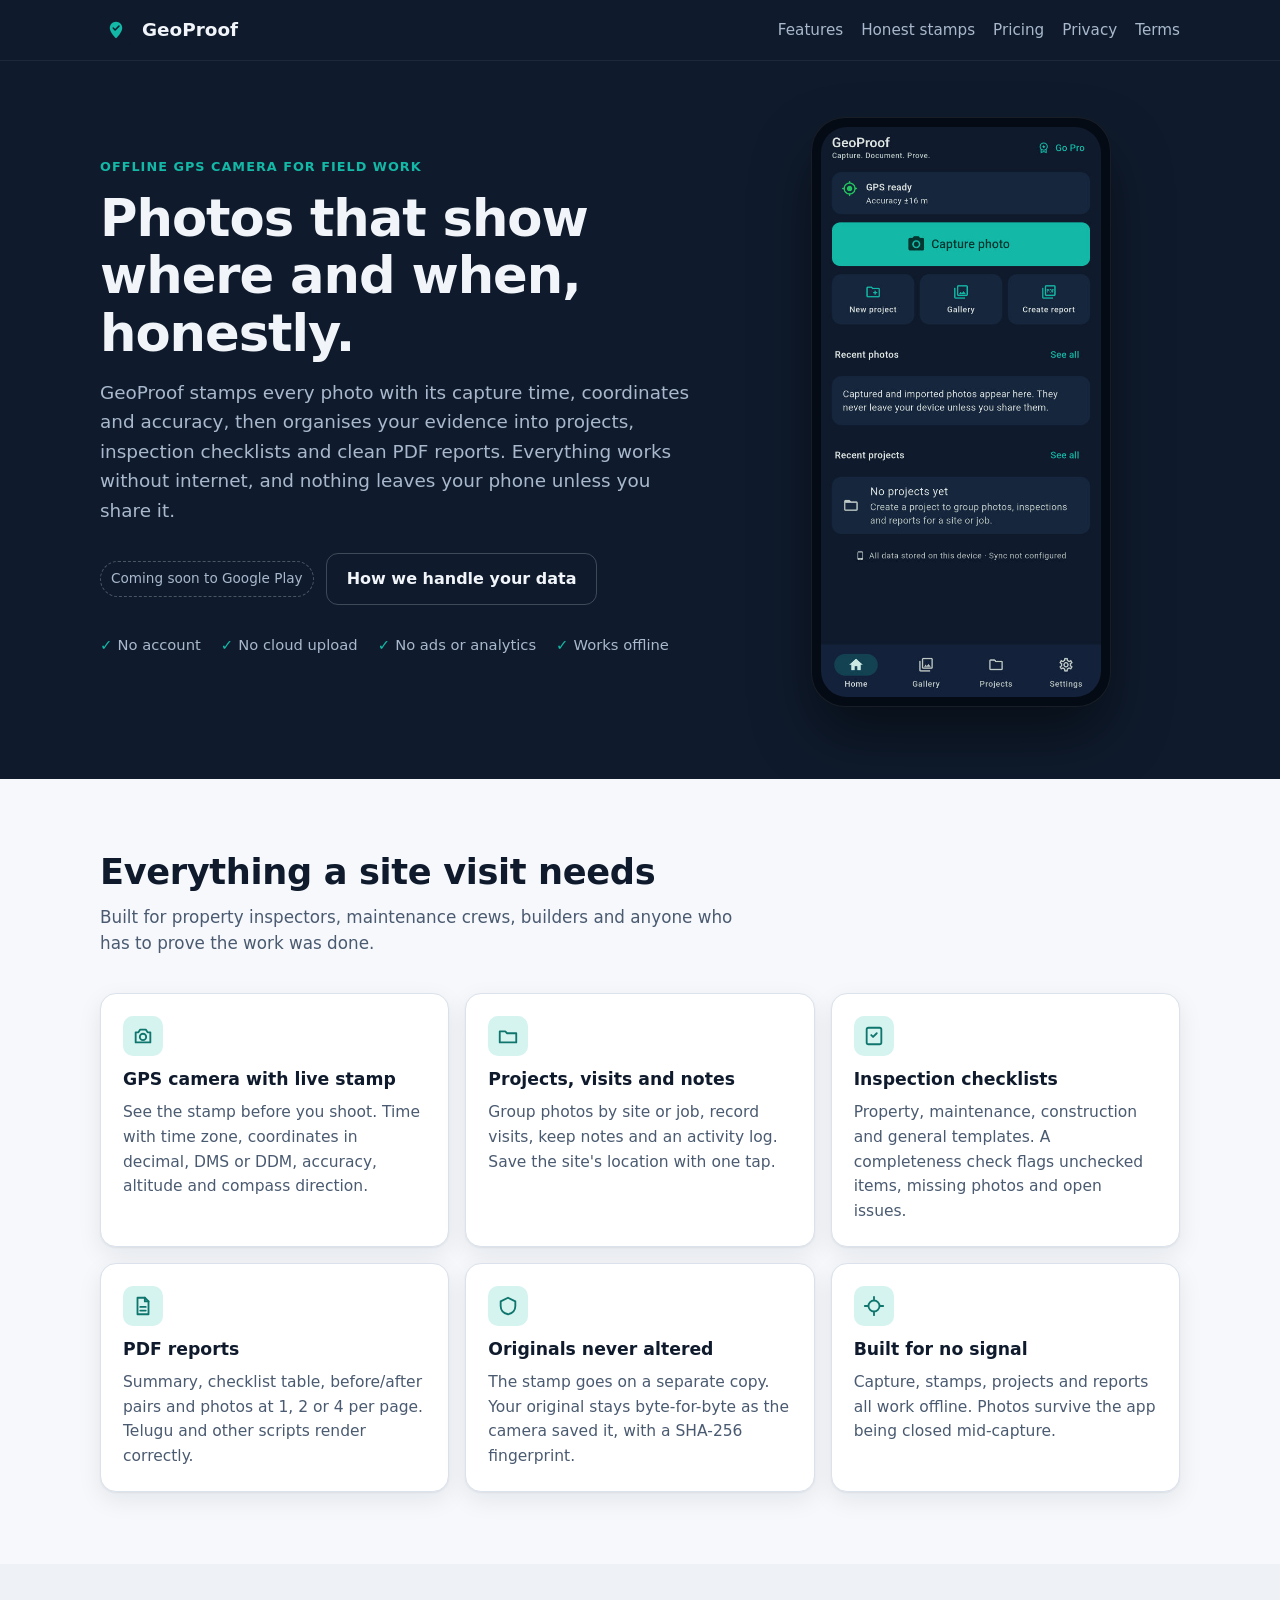
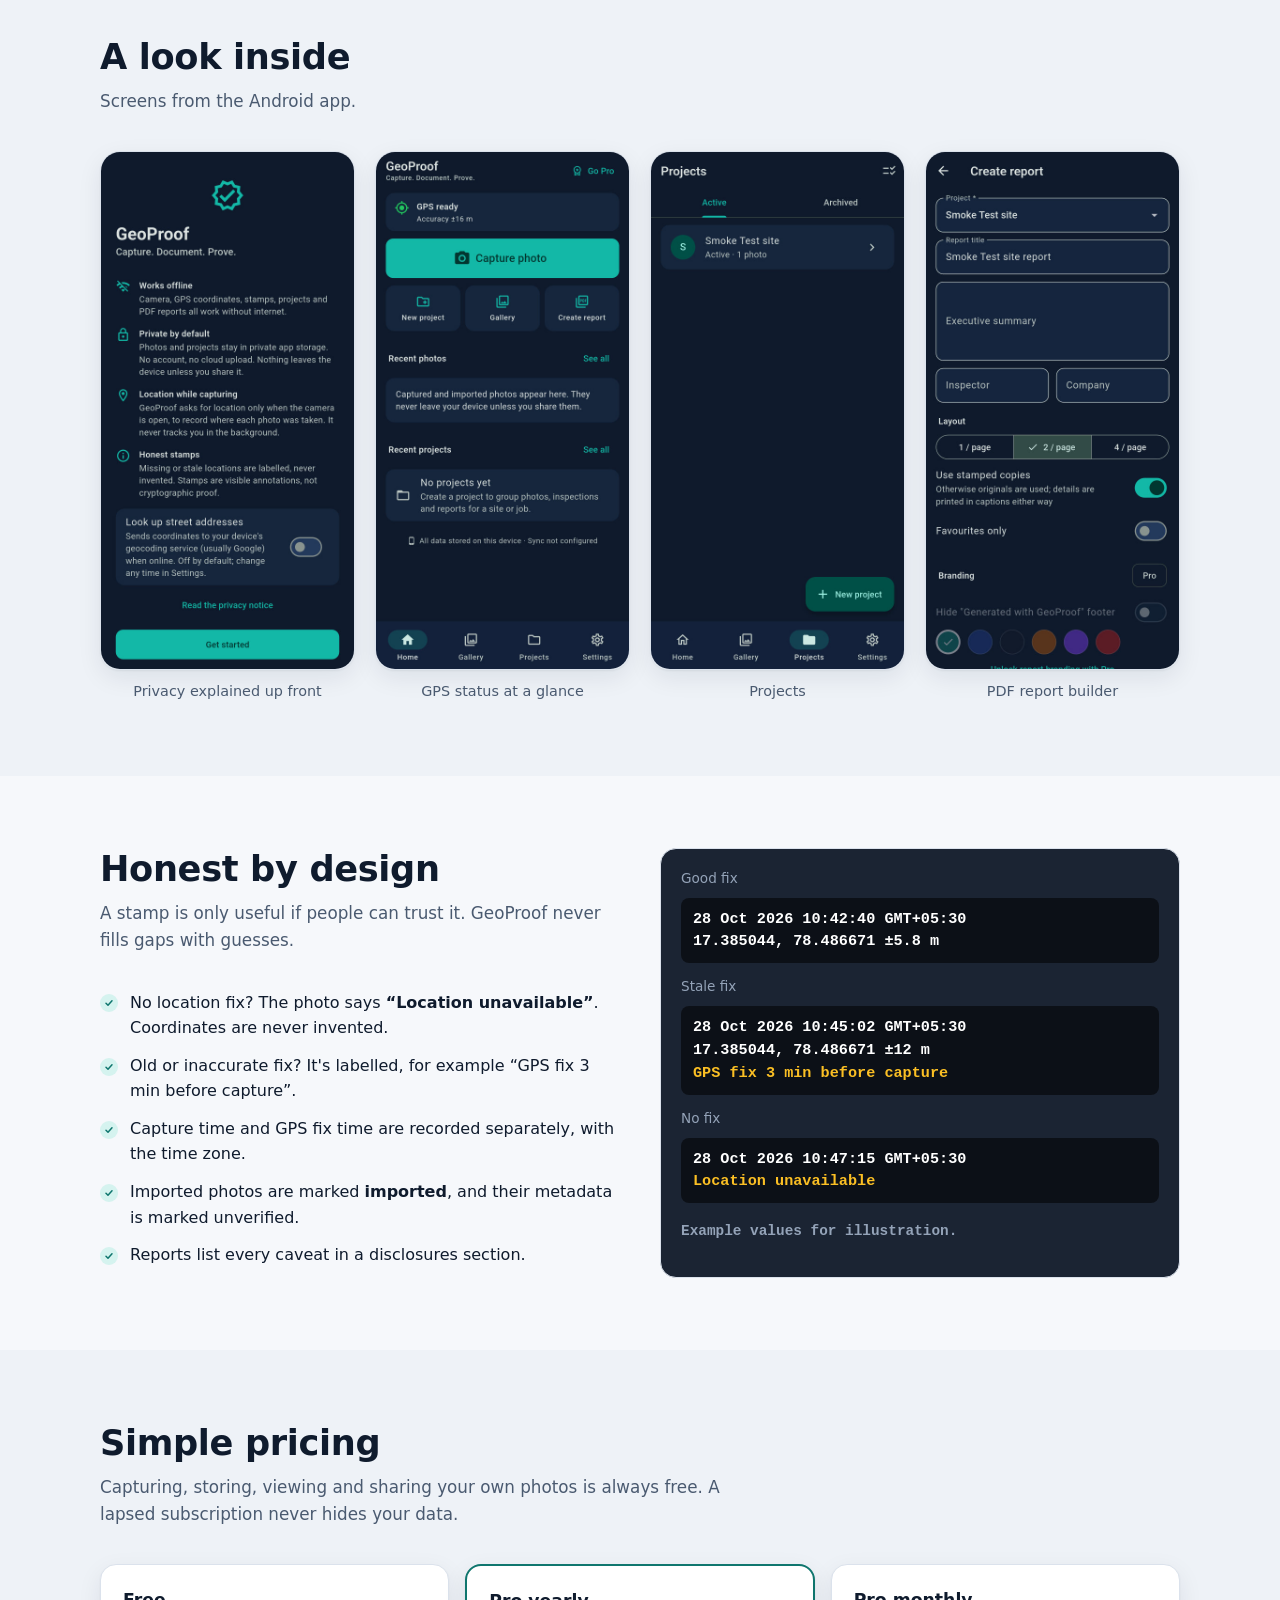
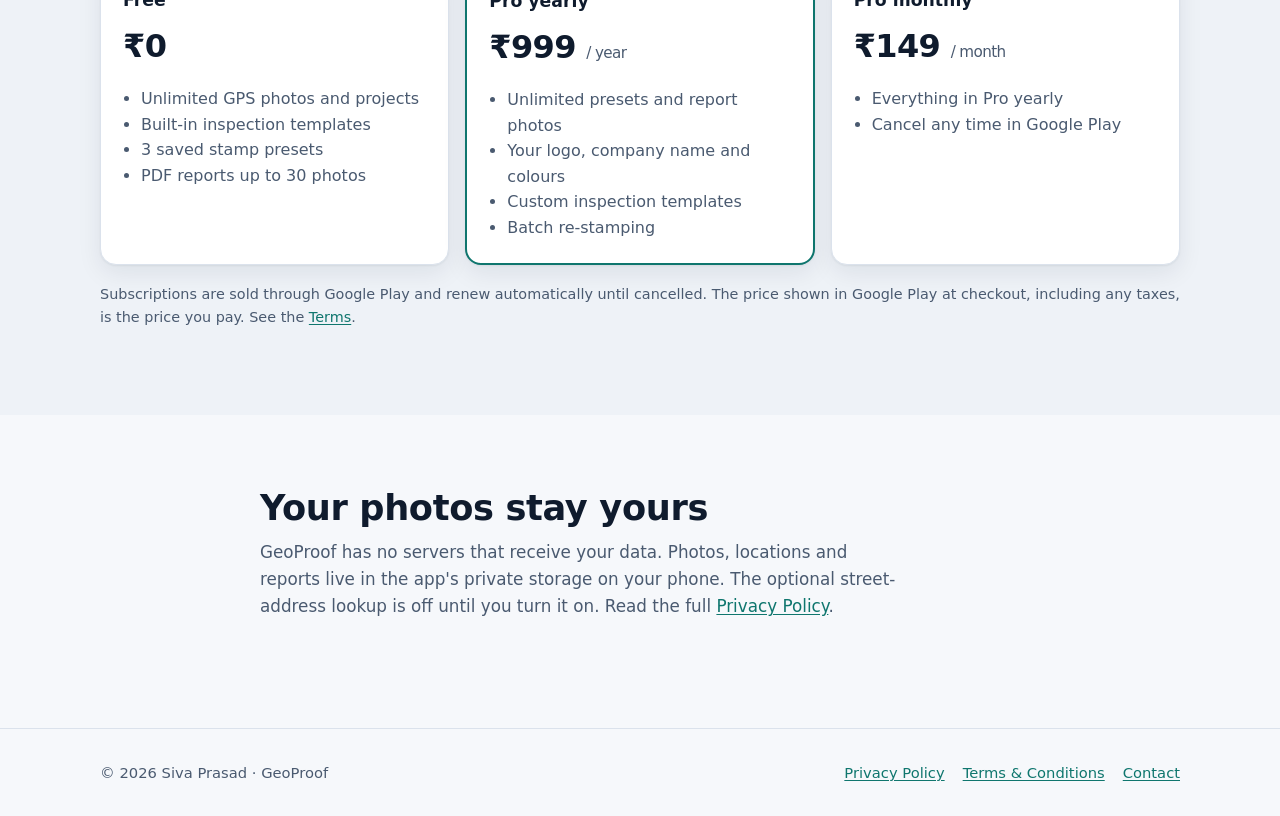
==== index.html @ 5bcc2a00 "Add GeoProof website, Privacy Policy and Terms Static site for GitHub Pages: landing page, privacy p" ====
<!doctype html>
<html lang="en">
<head>
  <meta charset="utf-8">
  <meta name="viewport" content="width=device-width, initial-scale=1">
  <title>GeoProof — Offline GPS Camera &amp; Field Documentation</title>
  <meta name="description" content="GeoProof is an offline-first GPS camera for field work: honest time and location stamps, projects, inspection checklists and PDF reports. No account, no cloud upload.">
  <meta name="theme-color" content="#0F1B2D">
  <link rel="icon" href="assets/icon.svg" type="image/svg+xml">
  <link rel="stylesheet" href="assets/style.css">
  <meta property="og:title" content="GeoProof — Offline GPS Camera &amp; Field Documentation">
  <meta property="og:description" content="Honest GPS-stamped photos, inspections and PDF reports. Works offline. Your photos stay on your phone.">
  <meta property="og:type" content="website">
</head>
<body>
<a class="skip" href="#main">Skip to content</a>

<header class="site-header">
  <div class="wrap">
    <a class="brand" href="./"><img src="assets/icon.svg" alt="" width="32" height="32">GeoProof</a>
    <nav class="nav" aria-label="Main">
      <a href="#features">Features</a>
      <a href="#honest">Honest stamps</a>
      <a href="#pricing">Pricing</a>
      <a href="privacy.html">Privacy</a>
      <a href="terms.html">Terms</a>
    </nav>
  </div>
</header>

<main id="main">
  <div class="hero">
    <div class="wrap">
      <div>
        <span class="eyebrow">Offline GPS camera for field work</span>
        <h1>Photos that show where and when, honestly.</h1>
        <p class="lead">GeoProof stamps every photo with its capture time, coordinates and accuracy, then organises
          your evidence into projects, inspection checklists and clean PDF reports. Everything works without internet,
          and nothing leaves your phone unless you share it.</p>
        <div class="cta">
          <span class="badge-soon">Coming soon to Google Play</span>
          <a class="btn btn-ghost" href="privacy.html">How we handle your data</a>
        </div>
        <ul class="trust">
          <li>No account</li>
          <li>No cloud upload</li>
          <li>No ads or analytics</li>
          <li>Works offline</li>
        </ul>
      </div>
      <div class="phone"><img src="assets/screens/home.jpg" width="540" height="1100" alt="GeoProof home screen showing GPS ready with ±16 m accuracy, a Capture photo button and quick actions for projects, gallery and reports."></div>
    </div>
  </div>

  <section id="features">
    <div class="wrap">
      <div class="section-head">
        <h2>Everything a site visit needs</h2>
        <p>Built for property inspectors, maintenance crews, builders and anyone who has to prove the work was done.</p>
      </div>
      <div class="grid">
        <article class="card">
          <div class="icon"><svg viewBox="0 0 24 24" fill="none" stroke="currentColor" stroke-width="2" stroke-linecap="round" stroke-linejoin="round" aria-hidden="true"><path d="M4 8h3l2-3h6l2 3h3v11H4z"/><circle cx="12" cy="13" r="3.5"/></svg></div>
          <h3>GPS camera with live stamp</h3>
          <p>See the stamp before you shoot. Time with time zone, coordinates in decimal, DMS or DDM, accuracy, altitude and compass direction.</p>
        </article>
        <article class="card">
          <div class="icon"><svg viewBox="0 0 24 24" fill="none" stroke="currentColor" stroke-width="2" stroke-linecap="round" stroke-linejoin="round" aria-hidden="true"><path d="M3 7h6l2 2h10v10H3z"/></svg></div>
          <h3>Projects, visits and notes</h3>
          <p>Group photos by site or job, record visits, keep notes and an activity log. Save the site's location with one tap.</p>
        </article>
        <article class="card">
          <div class="icon"><svg viewBox="0 0 24 24" fill="none" stroke="currentColor" stroke-width="2" stroke-linecap="round" stroke-linejoin="round" aria-hidden="true"><path d="M9 11l2 2 4-4"/><rect x="4" y="3" width="16" height="18" rx="2"/></svg></div>
          <h3>Inspection checklists</h3>
          <p>Property, maintenance, construction and general templates. A completeness check flags unchecked items, missing photos and open issues.</p>
        </article>
        <article class="card">
          <div class="icon"><svg viewBox="0 0 24 24" fill="none" stroke="currentColor" stroke-width="2" stroke-linecap="round" stroke-linejoin="round" aria-hidden="true"><path d="M14 3H6v18h12V7z"/><path d="M14 3v4h4M9 13h6M9 17h6"/></svg></div>
          <h3>PDF reports</h3>
          <p>Summary, checklist table, before/after pairs and photos at 1, 2 or 4 per page. Telugu and other scripts render correctly.</p>
        </article>
        <article class="card">
          <div class="icon"><svg viewBox="0 0 24 24" fill="none" stroke="currentColor" stroke-width="2" stroke-linecap="round" stroke-linejoin="round" aria-hidden="true"><path d="M12 3l8 4v5c0 5-3.5 8-8 9-4.5-1-8-4-8-9V7z"/></svg></div>
          <h3>Originals never altered</h3>
          <p>The stamp goes on a separate copy. Your original stays byte-for-byte as the camera saved it, with a SHA-256 fingerprint.</p>
        </article>
        <article class="card">
          <div class="icon"><svg viewBox="0 0 24 24" fill="none" stroke="currentColor" stroke-width="2" stroke-linecap="round" stroke-linejoin="round" aria-hidden="true"><path d="M2 12h3M19 12h3M12 2v3M12 19v3"/><circle cx="12" cy="12" r="6"/></svg></div>
          <h3>Built for no signal</h3>
          <p>Capture, stamps, projects and reports all work offline. Photos survive the app being closed mid-capture.</p>
        </article>
      </div>
    </div>
  </section>

  <section class="alt" id="screens" aria-labelledby="screens-h">
    <div class="wrap">
      <div class="section-head">
        <h2 id="screens-h">A look inside</h2>
        <p>Screens from the Android app.</p>
      </div>
      <div class="shots">
        <figure><img loading="lazy" src="assets/screens/welcome.jpg" width="540" height="1100" alt="Welcome screen listing: works offline, private by default, location only while capturing, honest stamps."><figcaption>Privacy explained up front</figcaption></figure>
        <figure><img loading="lazy" src="assets/screens/home.jpg" width="540" height="1100" alt="Home screen with GPS status, capture button and recent projects."><figcaption>GPS status at a glance</figcaption></figure>
        <figure><img loading="lazy" src="assets/screens/projects.jpg" width="540" height="1100" alt="Projects list with one active project containing one photo."><figcaption>Projects</figcaption></figure>
        <figure><img loading="lazy" src="assets/screens/report.jpg" width="540" height="1100" alt="Create report screen with project, title, summary, layout and photo options."><figcaption>PDF report builder</figcaption></figure>
      </div>
    </div>
  </section>

  <section id="honest">
    <div class="wrap split">
      <div>
        <div class="section-head">
          <h2>Honest by design</h2>
          <p>A stamp is only useful if people can trust it. GeoProof never fills gaps with guesses.</p>
        </div>
        <ul class="checklist">
          <li>No location fix? The photo says <strong>“Location unavailable”</strong>. Coordinates are never invented.</li>
          <li>Old or inaccurate fix? It's labelled, for example “GPS fix 3 min before capture”.</li>
          <li>Capture time and GPS fix time are recorded separately, with the time zone.</li>
          <li>Imported photos are marked <strong>imported</strong>, and their metadata is marked unverified.</li>
          <li>Reports list every caveat in a disclosures section.</li>
        </ul>
      </div>
      <div class="stamp-demo" aria-label="Examples of stamps">
        <small>Good fix</small>
        <div class="row">28 Oct 2026 10:42:40 GMT+05:30<br>17.385044, 78.486671 ±5.8 m</div>
        <small style="margin-top:14px">Stale fix</small>
        <div class="row">28 Oct 2026 10:45:02 GMT+05:30<br>17.385044, 78.486671 ±12 m<br><span class="warn">GPS fix 3 min before capture</span></div>
        <small style="margin-top:14px">No fix</small>
        <div class="row">28 Oct 2026 10:47:15 GMT+05:30<br><span class="warn">Location unavailable</span></div>
        <p class="note" style="color:#94a3b8">Example values for illustration.</p>
      </div>
    </div>
  </section>

  <section class="alt" id="pricing">
    <div class="wrap">
      <div class="section-head">
        <h2>Simple pricing</h2>
        <p>Capturing, storing, viewing and sharing your own photos is always free. A lapsed subscription never hides your data.</p>
      </div>
      <div class="plans">
        <article class="card plan">
          <h3>Free</h3>
          <div class="price">₹0</div>
          <ul>
            <li>Unlimited GPS photos and projects</li>
            <li>Built-in inspection templates</li>
            <li>3 saved stamp presets</li>
            <li>PDF reports up to 30 photos</li>
          </ul>
        </article>
        <article class="card plan featured">
          <h3>Pro yearly</h3>
          <div class="price">₹999 <small>/ year</small></div>
          <ul>
            <li>Unlimited presets and report photos</li>
            <li>Your logo, company name and colours</li>
            <li>Custom inspection templates</li>
            <li>Batch re-stamping</li>
          </ul>
        </article>
        <article class="card plan">
          <h3>Pro monthly</h3>
          <div class="price">₹149 <small>/ month</small></div>
          <ul>
            <li>Everything in Pro yearly</li>
            <li>Cancel any time in Google Play</li>
          </ul>
        </article>
      </div>
      <p class="note">Subscriptions are sold through Google Play and renew automatically until cancelled. The price shown in Google Play at checkout, including any taxes, is the price you pay. See the <a href="terms.html#subscriptions">Terms</a>.</p>
    </div>
  </section>

  <section id="privacy">
    <div class="wrap narrow">
      <div class="section-head">
        <h2>Your photos stay yours</h2>
        <p>GeoProof has no servers that receive your data. Photos, locations and reports live in the app's private storage on your phone.
          The optional street-address lookup is off until you turn it on. Read the full <a href="privacy.html">Privacy Policy</a>.</p>
      </div>
    </div>
  </section>
</main>

<footer class="site-footer">
  <div class="wrap">
    <span>© 2026 Siva Prasad · GeoProof</span>
    <nav aria-label="Legal">
      <a href="privacy.html">Privacy Policy</a>
      <a href="terms.html">Terms &amp; Conditions</a>
      <a href="mailto:sivaprasad979@gmail.com">Contact</a>
    </nav>
  </div>
</footer>
</body>
</html>
---- assets/style.css ----
/* GeoProof website. No external fonts, scripts or trackers by design. */
:root {
  --bg: #f6f8fb;
  --surface: #ffffff;
  --surface-2: #eef2f7;
  --text: #0f1b2d;
  --muted: #4a5a70;
  --border: #dbe2ec;
  --accent: #0f766e;
  --accent-strong: #0b5e58;
  --accent-soft: #d5f3ef;
  --hero-bg: #0f1b2d;
  --hero-text: #f1f5f9;
  --hero-muted: #a9b8cc;
  --teal: #14b8a6;
  --warn-bg: #fff7e6;
  --warn-border: #f5c26b;
  --radius: 16px;
  --shadow: 0 1px 2px rgb(15 27 45 / 6%), 0 8px 24px rgb(15 27 45 / 8%);
  color-scheme: light;
}

@media (prefers-color-scheme: dark) {
  :root {
    --bg: #0b1422;
    --surface: #13213a;
    --surface-2: #16263d;
    --text: #e8eef6;
    --muted: #a9b8cc;
    --border: #22344f;
    --accent: #2dd4bf;
    --accent-strong: #5eead4;
    --accent-soft: #123b3d;
    --hero-bg: #0f1b2d;
    --warn-bg: #2a2212;
    --warn-border: #8a6a24;
    --shadow: 0 1px 2px rgb(0 0 0 / 30%), 0 8px 24px rgb(0 0 0 / 25%);
    color-scheme: dark;
  }
}

*, *::before, *::after { box-sizing: border-box; }

html { -webkit-text-size-adjust: 100%; }

body {
  margin: 0;
  background: var(--bg);
  color: var(--text);
  font: 16px/1.6 system-ui, -apple-system, "Segoe UI", Roboto, "Noto Sans", "Noto Sans Telugu", sans-serif;
}

img { max-width: 100%; height: auto; display: block; }

a { color: var(--accent); text-underline-offset: 2px; }
a:hover { color: var(--accent-strong); }

:focus-visible { outline: 3px solid var(--teal); outline-offset: 2px; border-radius: 4px; }

.skip {
  position: absolute; left: -999px; top: 8px;
  background: var(--surface); padding: 8px 12px; border-radius: 8px;
}
.skip:focus { left: 8px; z-index: 10; }

.wrap { width: min(1080px, 100% - 32px); margin-inline: auto; }
.narrow { width: min(760px, 100% - 32px); margin-inline: auto; }

/* Header */
.site-header {
  background: var(--hero-bg);
  color: var(--hero-text);
  border-bottom: 1px solid rgb(255 255 255 / 6%);
}
.site-header .wrap {
  display: flex; align-items: center; justify-content: space-between;
  gap: 16px; padding-block: 14px; flex-wrap: wrap;
}
.brand {
  display: flex; align-items: center; gap: 10px;
  color: var(--hero-text); text-decoration: none; font-weight: 700; font-size: 1.15rem;
}
.brand img { width: 32px; height: 32px; }
.brand:hover { color: #fff; }
.nav { display: flex; gap: 4px 18px; flex-wrap: wrap; }
.nav a { color: var(--hero-muted); text-decoration: none; font-size: .95rem; }
.nav a:hover, .nav a[aria-current="page"] { color: #fff; }

/* Hero */
.hero { background: var(--hero-bg); color: var(--hero-text); padding: 56px 0 72px; overflow: hidden; }
.hero .wrap { display: grid; grid-template-columns: 1.15fr .85fr; gap: 48px; align-items: center; }
.eyebrow {
  display: inline-block; font-size: .8rem; letter-spacing: .08em; text-transform: uppercase;
  color: var(--teal); font-weight: 700; margin-bottom: 12px;
}
.hero h1 { font-size: clamp(2rem, 5vw, 3.2rem); line-height: 1.12; margin: 0 0 16px; letter-spacing: -.02em; }
.hero p.lead { color: var(--hero-muted); font-size: 1.15rem; margin: 0 0 28px; max-width: 34em; }
.cta { display: flex; gap: 12px; flex-wrap: wrap; align-items: center; }
.btn {
  display: inline-flex; align-items: center; gap: 8px;
  padding: 12px 20px; border-radius: 12px; font-weight: 600; text-decoration: none;
  border: 1px solid transparent;
}
.btn-primary { background: var(--teal); color: #062925; }
.btn-primary:hover { background: #2dd4bf; color: #062925; }
.btn-ghost { border-color: rgb(255 255 255 / 20%); color: var(--hero-text); }
.btn-ghost:hover { border-color: rgb(255 255 255 / 45%); color: #fff; }
.badge-soon {
  font-size: .85rem; color: var(--hero-muted); padding: 6px 10px;
  border: 1px dashed rgb(255 255 255 / 25%); border-radius: 999px;
}
.trust { display: flex; flex-wrap: wrap; gap: 8px 20px; margin-top: 28px; padding: 0; list-style: none; color: var(--hero-muted); font-size: .92rem; }
.trust li::before { content: "✓ "; color: var(--teal); font-weight: 700; }

.phone {
  justify-self: center; width: min(300px, 100%);
  border-radius: 34px; padding: 10px; background: #050b14;
  box-shadow: 0 30px 60px rgb(0 0 0 / 45%), inset 0 0 0 1px rgb(255 255 255 / 8%);
}
.phone img { border-radius: 26px; aspect-ratio: 540 / 1100; }

/* Sections */
section { padding: 72px 0; }
section.alt { background: var(--surface-2); }
.section-head { max-width: 640px; margin-bottom: 36px; }
.section-head h2 { font-size: clamp(1.6rem, 3.5vw, 2.2rem); line-height: 1.2; margin: 0 0 10px; letter-spacing: -.01em; }
.section-head p { color: var(--muted); margin: 0; font-size: 1.05rem; }

.grid { display: grid; gap: 16px; grid-template-columns: repeat(3, 1fr); }
.card {
  background: var(--surface); border: 1px solid var(--border); border-radius: var(--radius);
  padding: 22px; box-shadow: var(--shadow);
}
.card h3 { margin: 10px 0 6px; font-size: 1.08rem; }
.card p { margin: 0; color: var(--muted); font-size: .97rem; }
.icon {
  width: 40px; height: 40px; border-radius: 10px; display: grid; place-items: center;
  background: var(--accent-soft); color: var(--accent);
}
.icon svg { width: 22px; height: 22px; }

.shots { display: grid; grid-template-columns: repeat(4, 1fr); gap: 20px; }
.shots figure { margin: 0; }
.shots img {
  border-radius: 20px; border: 1px solid var(--border); box-shadow: var(--shadow);
  aspect-ratio: 540 / 1100; width: 100%;
}
.shots figcaption { text-align: center; color: var(--muted); font-size: .9rem; margin-top: 10px; }

.split { display: grid; grid-template-columns: 1fr 1fr; gap: 40px; align-items: start; }
.checklist { list-style: none; padding: 0; margin: 0; display: grid; gap: 12px; }
.checklist li { padding-left: 30px; position: relative; }
.checklist li::before {
  content: ""; position: absolute; left: 0; top: .3em; width: 18px; height: 18px; border-radius: 50%;
  background: var(--accent-soft) url("data:image/svg+xml,%3Csvg xmlns='http://www.w3.org/2000/svg' viewBox='0 0 24 24'%3E%3Cpath d='M6 12.5l4 4 8-9' fill='none' stroke='%230f766e' stroke-width='3' stroke-linecap='round' stroke-linejoin='round'/%3E%3C/svg%3E") center/12px no-repeat;
}
.stamp-demo {
  background: #1b2433; border-radius: var(--radius); padding: 20px; color: #fff;
  font: 600 .95rem/1.5 ui-monospace, "Cascadia Mono", Consolas, monospace;
  border: 1px solid var(--border);
}
.stamp-demo .row { background: rgb(0 0 0 / 55%); border-radius: 8px; padding: 10px 12px; margin-top: 10px; }
.stamp-demo .warn { color: #fbbf24; }
.stamp-demo small { display: block; color: #94a3b8; font: 400 .85rem/1.4 system-ui, sans-serif; margin-bottom: 4px; }

/* Pricing */
.plans { display: grid; grid-template-columns: repeat(3, 1fr); gap: 16px; }
.plan h3 { margin: 0 0 4px; }
.price { font-size: 2rem; font-weight: 800; margin: 6px 0 2px; letter-spacing: -.02em; }
.price small { font-size: .95rem; font-weight: 500; color: var(--muted); }
.plan ul { padding-left: 18px; margin: 14px 0 0; color: var(--muted); }
.plan.featured { border: 2px solid var(--accent); }
.note { color: var(--muted); font-size: .9rem; margin-top: 18px; }

/* Legal pages */
.doc-hero { background: var(--hero-bg); color: var(--hero-text); padding: 44px 0 36px; }
.doc-hero h1 { margin: 0 0 8px; font-size: clamp(1.8rem, 4vw, 2.5rem); letter-spacing: -.01em; }
.doc-hero p { margin: 0; color: var(--hero-muted); }
.doc { padding: 40px 0 72px; }
.doc h2 { font-size: 1.35rem; margin: 40px 0 10px; padding-top: 8px; scroll-margin-top: 16px; }
.doc h3 { font-size: 1.08rem; margin: 24px 0 8px; }
.doc p, .doc li { color: var(--text); }
.doc ul { padding-left: 22px; }
.doc li { margin: 4px 0; }
.toc {
  background: var(--surface); border: 1px solid var(--border); border-radius: var(--radius); padding: 18px 22px;
}
.toc strong { display: block; margin-bottom: 6px; }
.toc ol { margin: 0; padding-left: 20px; columns: 2; column-gap: 32px; }
.summary {
  background: var(--accent-soft); border-radius: var(--radius); padding: 18px 22px; margin: 24px 0;
}
.summary ul { margin: 8px 0 0; }
.callout {
  background: var(--warn-bg); border: 1px solid var(--warn-border); border-radius: 12px; padding: 14px 18px; margin: 16px 0;
}
.table-wrap { overflow-x: auto; }
table { width: 100%; border-collapse: collapse; font-size: .95rem; margin: 12px 0; }
th, td { text-align: left; padding: 10px 12px; border-bottom: 1px solid var(--border); vertical-align: top; }
th { background: var(--surface-2); font-weight: 600; }

/* Footer */
.site-footer { border-top: 1px solid var(--border); padding: 32px 0; color: var(--muted); font-size: .92rem; }
.site-footer .wrap { display: flex; justify-content: space-between; gap: 16px; flex-wrap: wrap; }
.site-footer nav { display: flex; gap: 18px; flex-wrap: wrap; }

@media (max-width: 860px) {
  .hero .wrap, .split { grid-template-columns: 1fr; }
  .phone { width: min(260px, 80%); }
  .grid, .plans { grid-template-columns: 1fr; }
  .shots { grid-template-columns: repeat(2, 1fr); }
  .toc ol { columns: 1; }
  section { padding: 56px 0; }
}

@media print {
  .site-header, .site-footer, .toc, .skip { display: none; }
  .doc-hero { background: none; color: #000; padding: 0; }
  .doc-hero p { color: #333; }
  body { background: #fff; color: #000; }
}
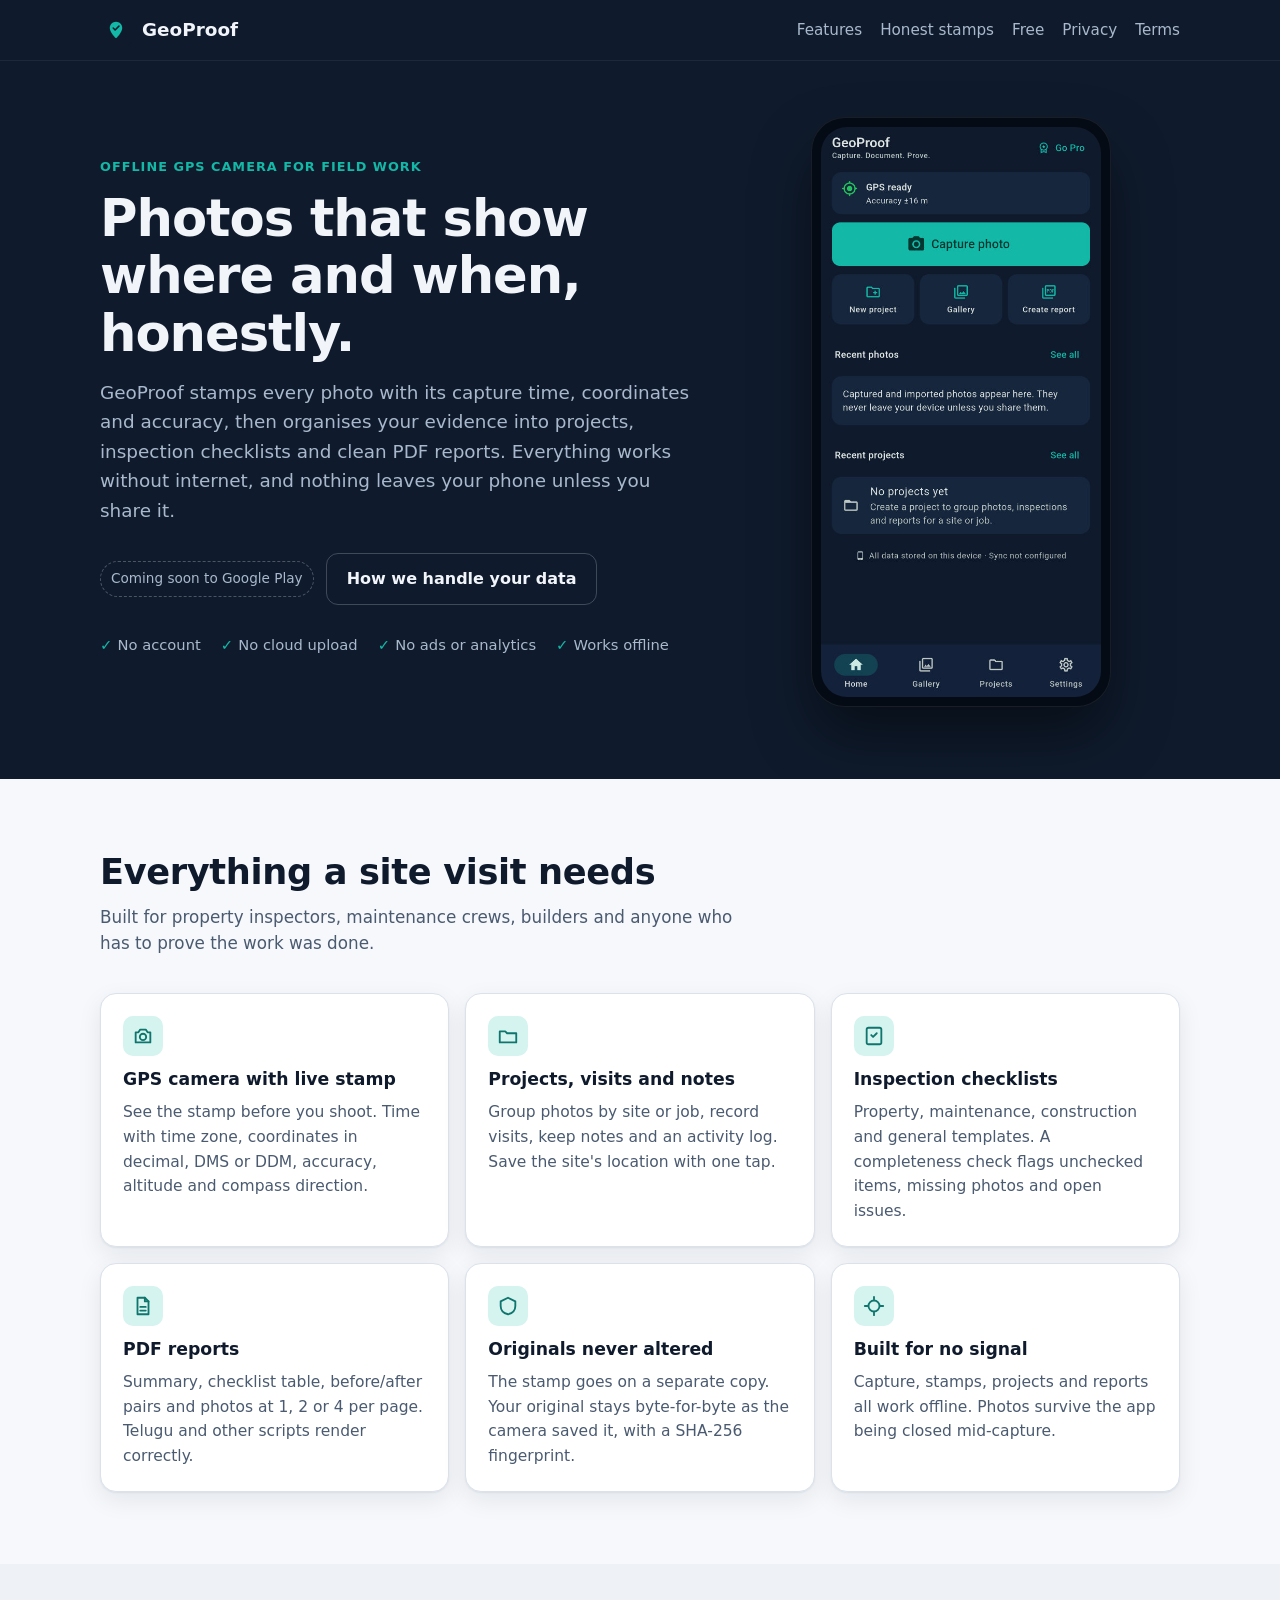
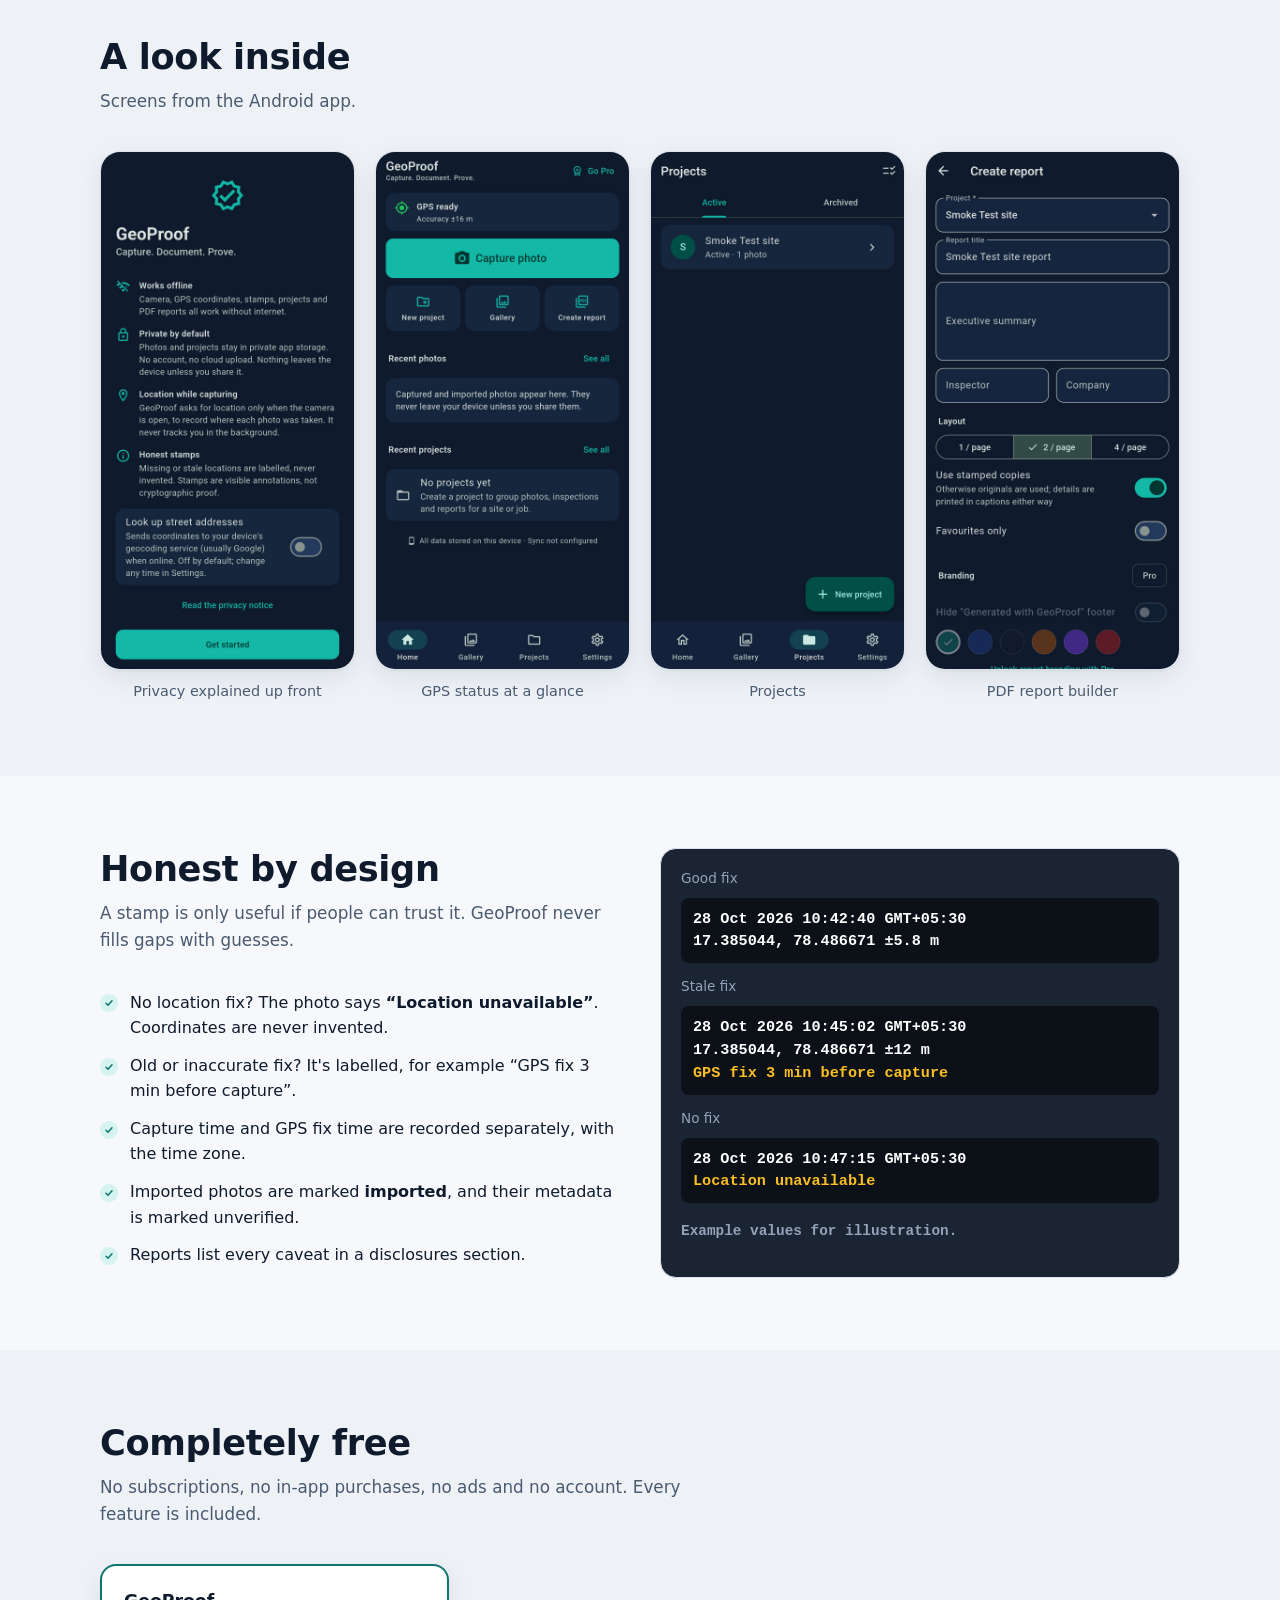
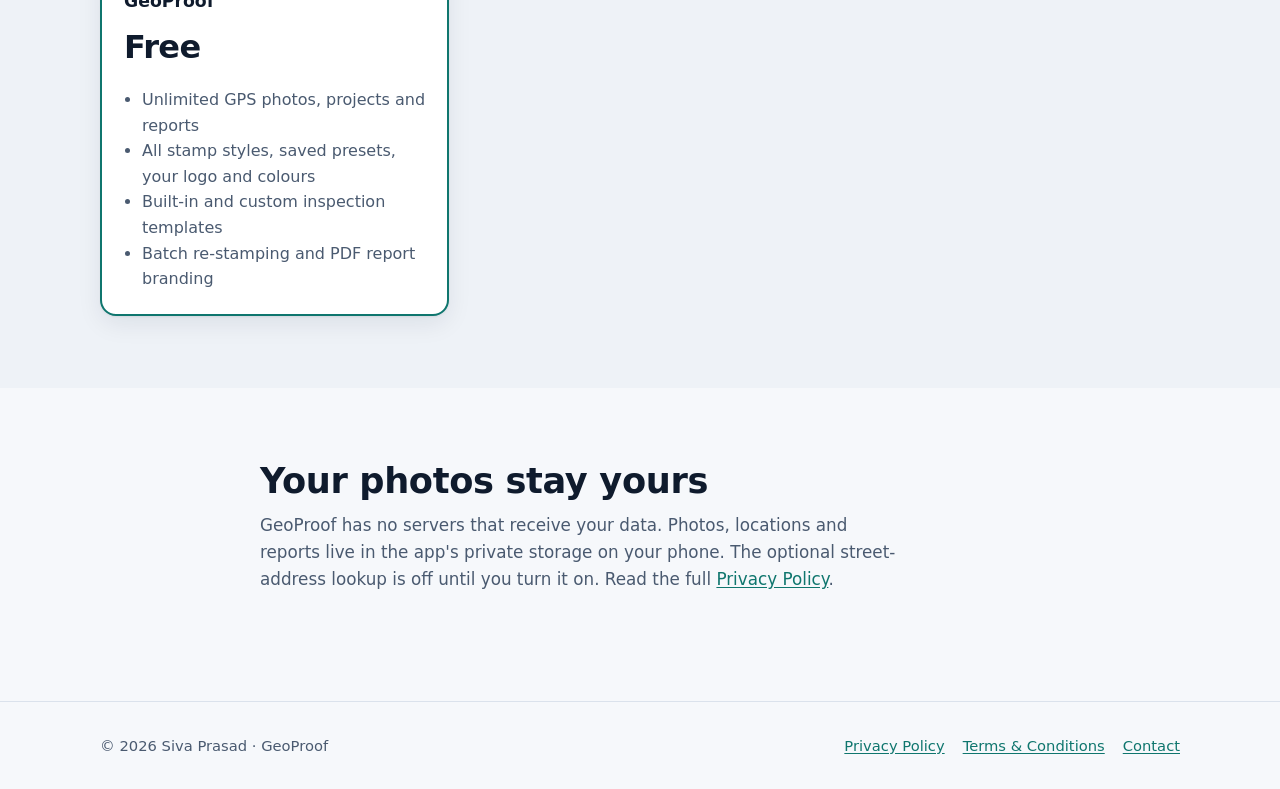
==== commit 4acd6690: "Make GeoProof free: update privacy policy and terms to v1.1 - Remove Pro subscriptions, pricing and " ====
--- a/index.html
+++ b/index.html
@@ -21,7 +21,7 @@
     <nav class="nav" aria-label="Main">
       <a href="#features">Features</a>
       <a href="#honest">Honest stamps</a>
-      <a href="#pricing">Pricing</a>
+      <a href="#pricing">Free</a>
       <a href="privacy.html">Privacy</a>
       <a href="terms.html">Terms</a>
     </nav>
@@ -138,40 +138,21 @@
   <section class="alt" id="pricing">
     <div class="wrap">
       <div class="section-head">
-        <h2>Simple pricing</h2>
-        <p>Capturing, storing, viewing and sharing your own photos is always free. A lapsed subscription never hides your data.</p>
+        <h2>Completely free</h2>
+        <p>No subscriptions, no in-app purchases, no ads and no account. Every feature is included.</p>
       </div>
       <div class="plans">
-        <article class="card plan">
-          <h3>Free</h3>
-          <div class="price">₹0</div>
+        <article class="card plan featured">
+          <h3>GeoProof</h3>
+          <div class="price">Free</div>
           <ul>
-            <li>Unlimited GPS photos and projects</li>
-            <li>Built-in inspection templates</li>
-            <li>3 saved stamp presets</li>
-            <li>PDF reports up to 30 photos</li>
-          </ul>
-        </article>
-        <article class="card plan featured">
-          <h3>Pro yearly</h3>
-          <div class="price">₹999 <small>/ year</small></div>
-          <ul>
-            <li>Unlimited presets and report photos</li>
-            <li>Your logo, company name and colours</li>
-            <li>Custom inspection templates</li>
-            <li>Batch re-stamping</li>
-          </ul>
-        </article>
-        <article class="card plan">
-          <h3>Pro monthly</h3>
-          <div class="price">₹149 <small>/ month</small></div>
-          <ul>
-            <li>Everything in Pro yearly</li>
-            <li>Cancel any time in Google Play</li>
+            <li>Unlimited GPS photos, projects and reports</li>
+            <li>All stamp styles, saved presets, your logo and colours</li>
+            <li>Built-in and custom inspection templates</li>
+            <li>Batch re-stamping and PDF report branding</li>
           </ul>
         </article>
       </div>
-      <p class="note">Subscriptions are sold through Google Play and renew automatically until cancelled. The price shown in Google Play at checkout, including any taxes, is the price you pay. See the <a href="terms.html#subscriptions">Terms</a>.</p>
     </div>
   </section>
 
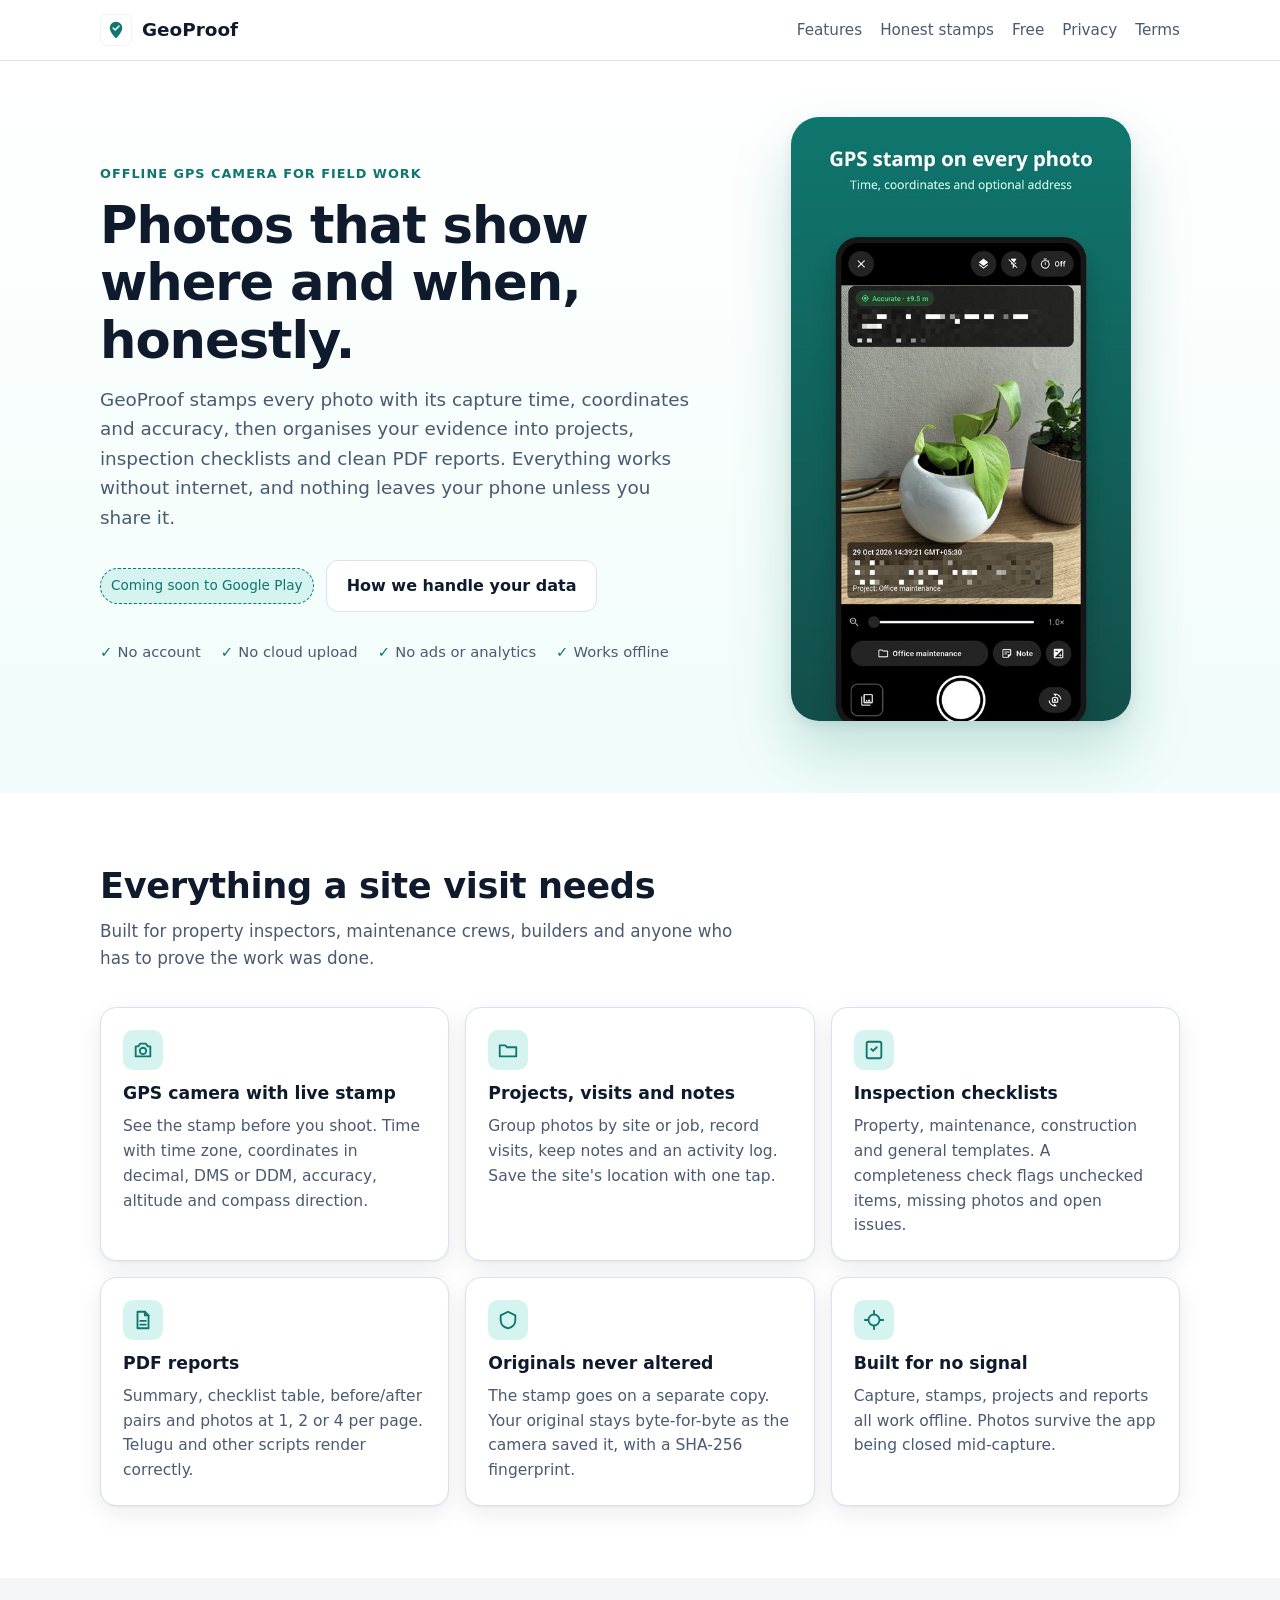
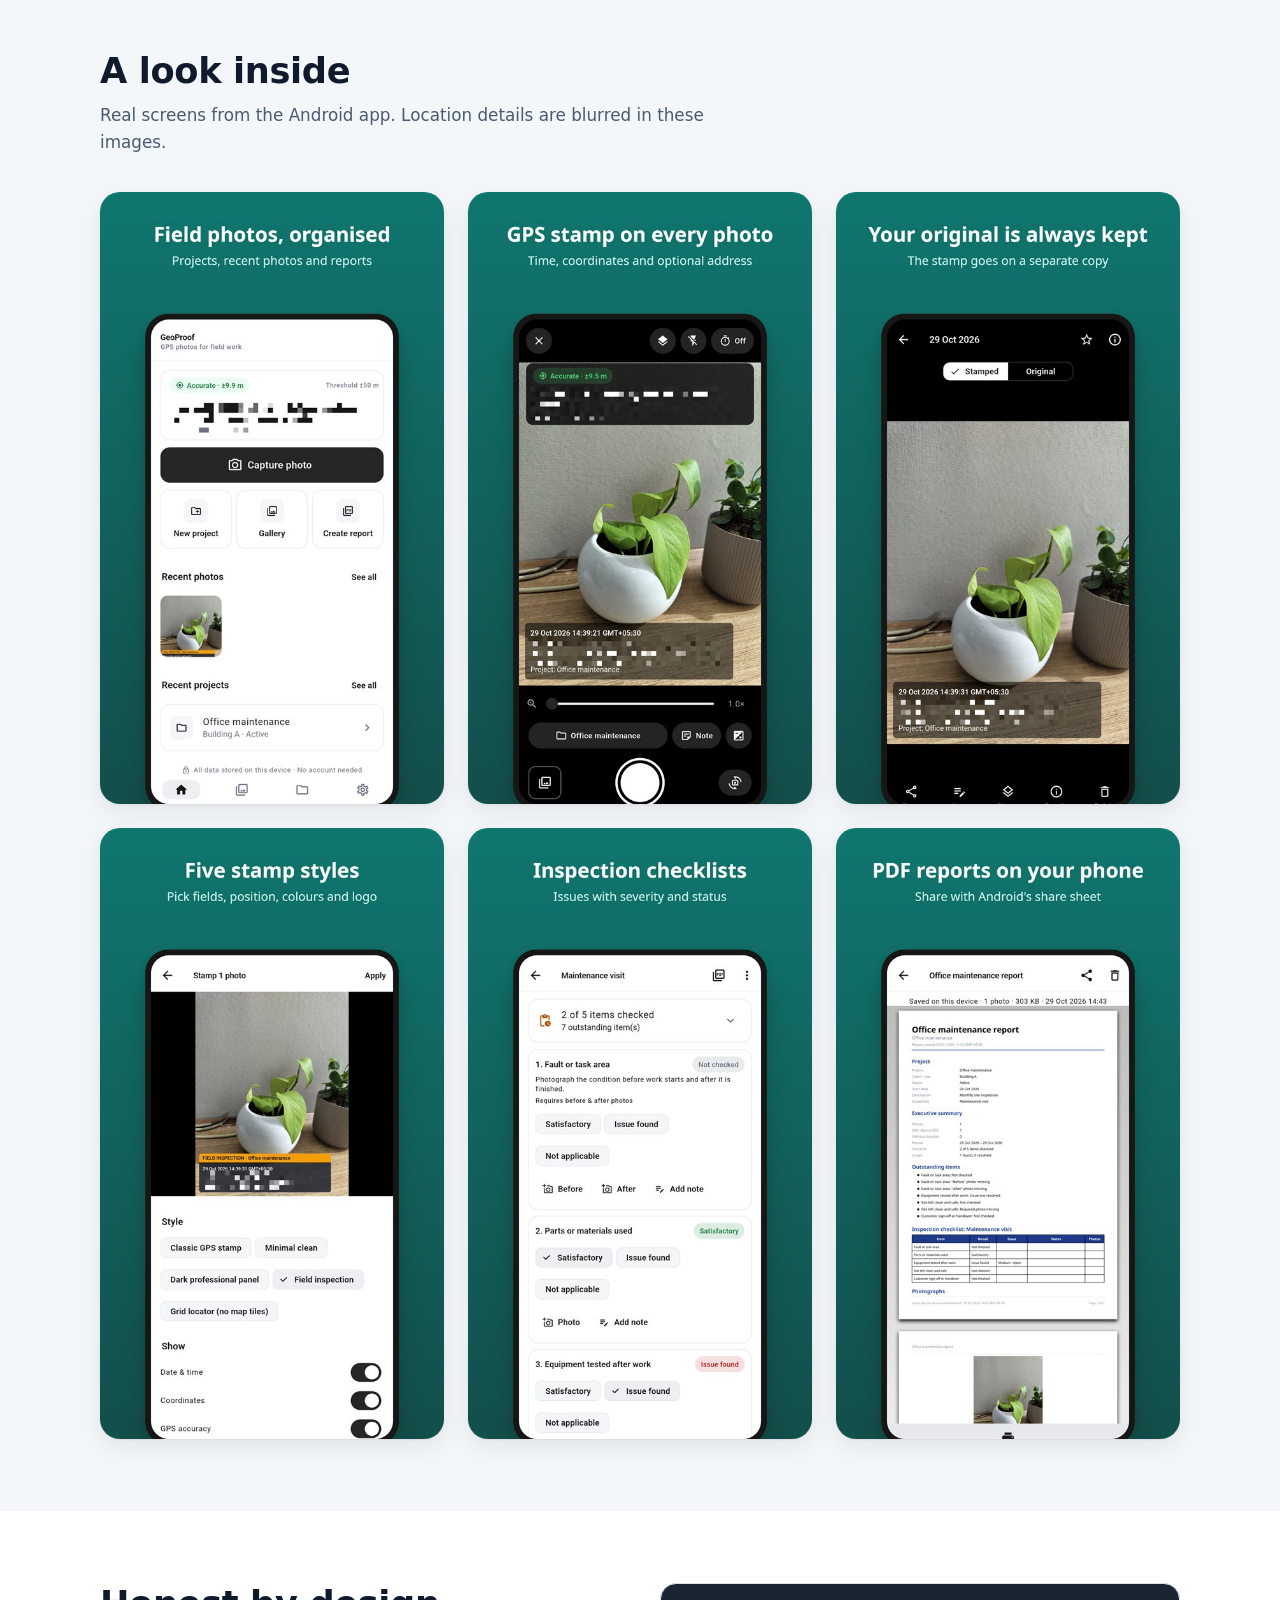
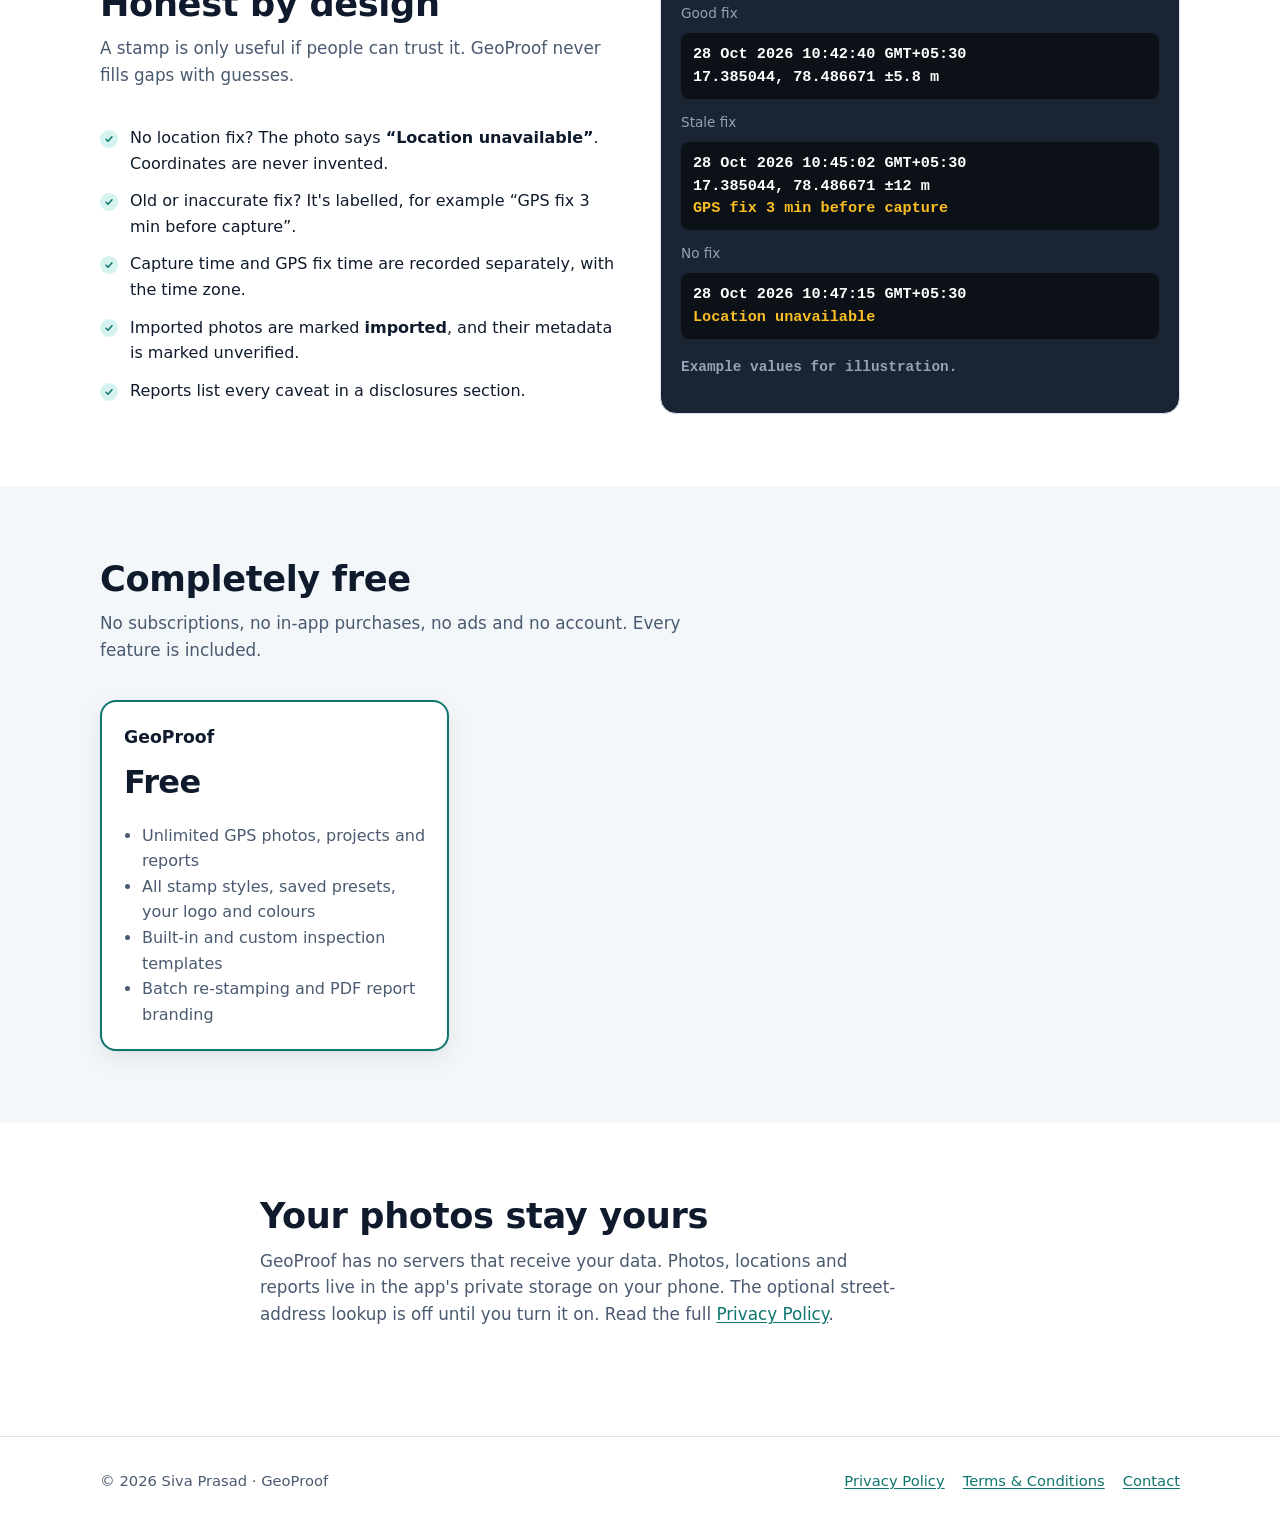
==== commit cda8931b: "Switch website to a white theme and use the Play showcase screenshots Replace the old screens (which" ====
--- a/index.html
+++ b/index.html
@@ -5,7 +5,7 @@
   <meta name="viewport" content="width=device-width, initial-scale=1">
   <title>GeoProof — Offline GPS Camera &amp; Field Documentation</title>
   <meta name="description" content="GeoProof is an offline-first GPS camera for field work: honest time and location stamps, projects, inspection checklists and PDF reports. No account, no cloud upload.">
-  <meta name="theme-color" content="#0F1B2D">
+  <meta name="theme-color" content="#ffffff">
   <link rel="icon" href="assets/icon.svg" type="image/svg+xml">
   <link rel="stylesheet" href="assets/style.css">
   <meta property="og:title" content="GeoProof — Offline GPS Camera &amp; Field Documentation">
@@ -48,7 +48,7 @@
           <li>Works offline</li>
         </ul>
       </div>
-      <div class="phone"><img src="assets/screens/home.jpg" width="540" height="1100" alt="GeoProof home screen showing GPS ready with ±16 m accuracy, a Capture photo button and quick actions for projects, gallery and reports."></div>
+      <div class="phone"><img src="assets/screens/02-camera.jpg" width="540" height="960" alt="GeoProof camera screen with a live GPS stamp showing the date, time and project name. Location details are blurred in this image."></div>
     </div>
   </div>
 
@@ -97,13 +97,15 @@
     <div class="wrap">
       <div class="section-head">
         <h2 id="screens-h">A look inside</h2>
-        <p>Screens from the Android app.</p>
+        <p>Real screens from the Android app. Location details are blurred in these images.</p>
       </div>
       <div class="shots">
-        <figure><img loading="lazy" src="assets/screens/welcome.jpg" width="540" height="1100" alt="Welcome screen listing: works offline, private by default, location only while capturing, honest stamps."><figcaption>Privacy explained up front</figcaption></figure>
-        <figure><img loading="lazy" src="assets/screens/home.jpg" width="540" height="1100" alt="Home screen with GPS status, capture button and recent projects."><figcaption>GPS status at a glance</figcaption></figure>
-        <figure><img loading="lazy" src="assets/screens/projects.jpg" width="540" height="1100" alt="Projects list with one active project containing one photo."><figcaption>Projects</figcaption></figure>
-        <figure><img loading="lazy" src="assets/screens/report.jpg" width="540" height="1100" alt="Create report screen with project, title, summary, layout and photo options."><figcaption>PDF report builder</figcaption></figure>
+        <figure><img loading="lazy" src="assets/screens/01-home.jpg" width="540" height="960" alt="Field photos, organised: home screen with projects, recent photos and reports."></figure>
+        <figure><img loading="lazy" src="assets/screens/02-camera.jpg" width="540" height="960" alt="GPS stamp on every photo: camera screen showing time, coordinates and optional address."></figure>
+        <figure><img loading="lazy" src="assets/screens/03-viewer.jpg" width="540" height="960" alt="Your original is always kept: photo viewer, with the stamp on a separate copy."></figure>
+        <figure><img loading="lazy" src="assets/screens/04-editor.jpg" width="540" height="960" alt="Five stamp styles: editor to pick fields, position, colours and logo."></figure>
+        <figure><img loading="lazy" src="assets/screens/05-inspection.jpg" width="540" height="960" alt="Inspection checklists: issues with severity and status."></figure>
+        <figure><img loading="lazy" src="assets/screens/06-report.jpg" width="540" height="960" alt="PDF reports on your phone, shared with Android's share sheet."></figure>
       </div>
     </div>
   </section>
--- a/assets/style.css
+++ b/assets/style.css
@@ -1,18 +1,18 @@
 /* GeoProof website. No external fonts, scripts or trackers by design. */
 :root {
-  --bg: #f6f8fb;
+  --bg: #ffffff;
   --surface: #ffffff;
-  --surface-2: #eef2f7;
+  --surface-2: #f4f7f9;
   --text: #0f1b2d;
   --muted: #4a5a70;
   --border: #dbe2ec;
   --accent: #0f766e;
   --accent-strong: #0b5e58;
   --accent-soft: #d5f3ef;
-  --hero-bg: #0f1b2d;
-  --hero-text: #f1f5f9;
-  --hero-muted: #a9b8cc;
-  --teal: #14b8a6;
+  --hero-bg: #ffffff;
+  --hero-text: #0f1b2d;
+  --hero-muted: #4a5a70;
+  --teal: #0f766e;
   --warn-bg: #fff7e6;
   --warn-border: #f5c26b;
   --radius: 16px;
@@ -20,25 +20,6 @@
   color-scheme: light;
 }
 
-@media (prefers-color-scheme: dark) {
-  :root {
-    --bg: #0b1422;
-    --surface: #13213a;
-    --surface-2: #16263d;
-    --text: #e8eef6;
-    --muted: #a9b8cc;
-    --border: #22344f;
-    --accent: #2dd4bf;
-    --accent-strong: #5eead4;
-    --accent-soft: #123b3d;
-    --hero-bg: #0f1b2d;
-    --warn-bg: #2a2212;
-    --warn-border: #8a6a24;
-    --shadow: 0 1px 2px rgb(0 0 0 / 30%), 0 8px 24px rgb(0 0 0 / 25%);
-    color-scheme: dark;
-  }
-}
-
 *, *::before, *::after { box-sizing: border-box; }
 
 html { -webkit-text-size-adjust: 100%; }
@@ -70,7 +51,9 @@
 .site-header {
   background: var(--hero-bg);
   color: var(--hero-text);
-  border-bottom: 1px solid rgb(255 255 255 / 6%);
+  border-bottom: 1px solid var(--border);
+  position: sticky; top: 0; z-index: 5;
+  background: rgb(255 255 255 / 92%); backdrop-filter: blur(8px);
 }
 .site-header .wrap {
   display: flex; align-items: center; justify-content: space-between;
@@ -81,13 +64,13 @@
   color: var(--hero-text); text-decoration: none; font-weight: 700; font-size: 1.15rem;
 }
 .brand img { width: 32px; height: 32px; }
-.brand:hover { color: #fff; }
+.brand:hover { color: var(--accent); }
 .nav { display: flex; gap: 4px 18px; flex-wrap: wrap; }
 .nav a { color: var(--hero-muted); text-decoration: none; font-size: .95rem; }
-.nav a:hover, .nav a[aria-current="page"] { color: #fff; }
+.nav a:hover, .nav a[aria-current="page"] { color: var(--accent); }
 
 /* Hero */
-.hero { background: var(--hero-bg); color: var(--hero-text); padding: 56px 0 72px; overflow: hidden; }
+.hero { background: linear-gradient(180deg, #ffffff 0%, #f0fdfa 100%); color: var(--hero-text); padding: 56px 0 72px; overflow: hidden; }
 .hero .wrap { display: grid; grid-template-columns: 1.15fr .85fr; gap: 48px; align-items: center; }
 .eyebrow {
   display: inline-block; font-size: .8rem; letter-spacing: .08em; text-transform: uppercase;
@@ -103,21 +86,22 @@
 }
 .btn-primary { background: var(--teal); color: #062925; }
 .btn-primary:hover { background: #2dd4bf; color: #062925; }
-.btn-ghost { border-color: rgb(255 255 255 / 20%); color: var(--hero-text); }
-.btn-ghost:hover { border-color: rgb(255 255 255 / 45%); color: #fff; }
+.btn-ghost { border-color: var(--border); background: var(--surface); color: var(--text); }
+.btn-ghost:hover { border-color: var(--accent); color: var(--accent); }
 .badge-soon {
-  font-size: .85rem; color: var(--hero-muted); padding: 6px 10px;
-  border: 1px dashed rgb(255 255 255 / 25%); border-radius: 999px;
+  font-size: .85rem; padding: 6px 10px;
+  border: 1px dashed var(--accent); color: var(--accent); background: var(--accent-soft); border-radius: 999px;
 }
 .trust { display: flex; flex-wrap: wrap; gap: 8px 20px; margin-top: 28px; padding: 0; list-style: none; color: var(--hero-muted); font-size: .92rem; }
 .trust li::before { content: "✓ "; color: var(--teal); font-weight: 700; }
 
 .phone {
-  justify-self: center; width: min(300px, 100%);
-  border-radius: 34px; padding: 10px; background: #050b14;
-  box-shadow: 0 30px 60px rgb(0 0 0 / 45%), inset 0 0 0 1px rgb(255 255 255 / 8%);
-}
-.phone img { border-radius: 26px; aspect-ratio: 540 / 1100; }
+  justify-self: center; width: min(340px, 100%);
+}
+.phone img {
+  border-radius: 28px; aspect-ratio: 540 / 960; width: 100%;
+  box-shadow: 0 30px 60px rgb(15 118 110 / 22%), 0 4px 12px rgb(15 27 45 / 8%);
+}
 
 /* Sections */
 section { padding: 72px 0; }
@@ -139,11 +123,11 @@
 }
 .icon svg { width: 22px; height: 22px; }
 
-.shots { display: grid; grid-template-columns: repeat(4, 1fr); gap: 20px; }
+.shots { display: grid; grid-template-columns: repeat(3, 1fr); gap: 24px; }
 .shots figure { margin: 0; }
 .shots img {
-  border-radius: 20px; border: 1px solid var(--border); box-shadow: var(--shadow);
-  aspect-ratio: 540 / 1100; width: 100%;
+  border-radius: 20px; box-shadow: var(--shadow);
+  aspect-ratio: 540 / 960; width: 100%;
 }
 .shots figcaption { text-align: center; color: var(--muted); font-size: .9rem; margin-top: 10px; }
 
@@ -173,7 +157,7 @@
 .note { color: var(--muted); font-size: .9rem; margin-top: 18px; }
 
 /* Legal pages */
-.doc-hero { background: var(--hero-bg); color: var(--hero-text); padding: 44px 0 36px; }
+.doc-hero { background: #f0fdfa; border-bottom: 1px solid var(--border); color: var(--hero-text); padding: 44px 0 36px; }
 .doc-hero h1 { margin: 0 0 8px; font-size: clamp(1.8rem, 4vw, 2.5rem); letter-spacing: -.01em; }
 .doc-hero p { margin: 0; color: var(--hero-muted); }
 .doc { padding: 40px 0 72px; }
